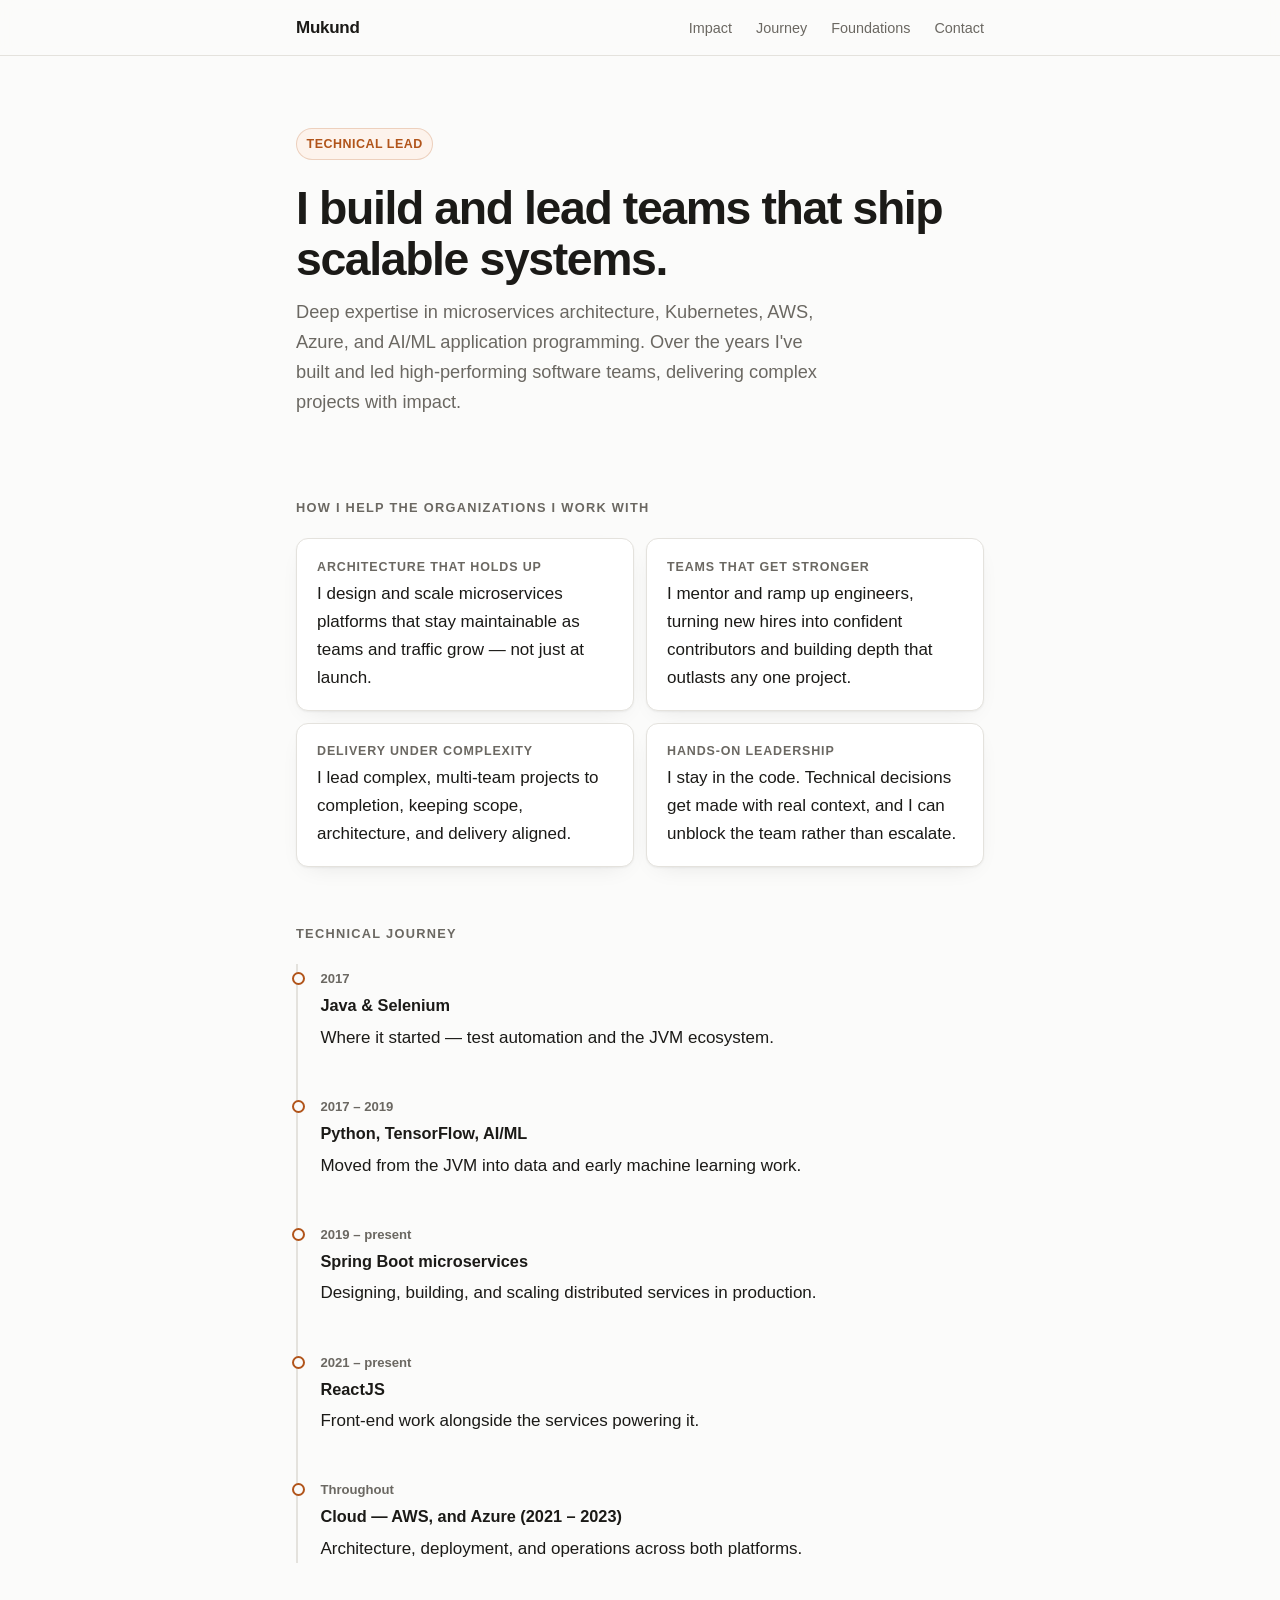
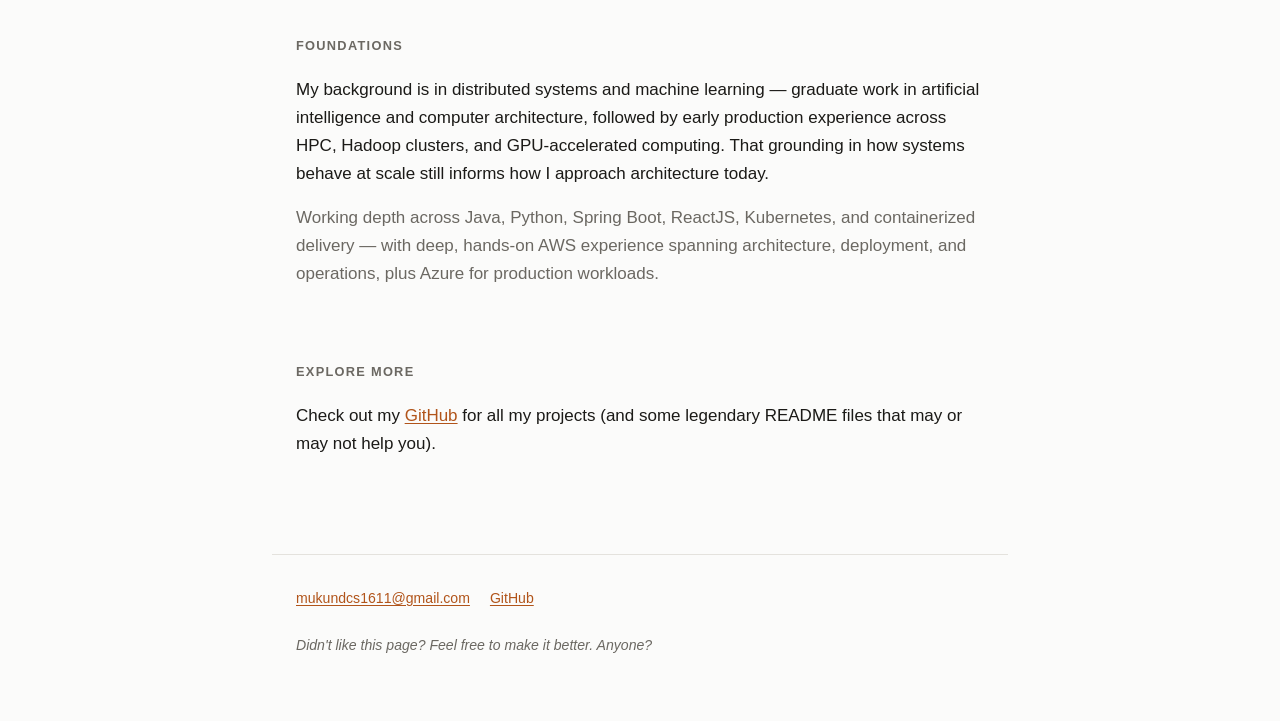
==== index.html @ 96678d51 "update readme and add index.html" ====
<!DOCTYPE html>
<html lang="en">
<head>
<meta charset="utf-8">
<meta name="viewport" content="width=device-width, initial-scale=1">
<title>Mukund — Technical Lead</title>
<meta name="description" content="Technical lead working in microservices architecture, Kubernetes, AWS, and AI/ML application programming.">
<style>
  :root {
    --bg: #fbfbfa;
    --surface: #ffffff;
    --border: #e4e2dd;
    --text: #1b1a17;
    --muted: #6b6862;
    --accent: #b1541a;
    --accent-soft: #fdf3ec;
    --shadow: 0 1px 2px rgba(27,26,23,.05), 0 8px 24px -12px rgba(27,26,23,.12);
    --maxw: 46rem;
  }
  @media (prefers-color-scheme: dark) {
    :root {
      --bg: #131311;
      --surface: #1b1b18;
      --border: #302f2a;
      --text: #eeece6;
      --muted: #a09c93;
      --accent: #e8894f;
      --accent-soft: #241a13;
      --shadow: 0 1px 2px rgba(0,0,0,.3), 0 8px 24px -12px rgba(0,0,0,.5);
    }
  }
  * { box-sizing: border-box; }
  html { -webkit-text-size-adjust: 100%; scroll-behavior: smooth; }
  body {
    margin: 0;
    background: var(--bg);
    color: var(--text);
    font: 400 17px/1.65 ui-sans-serif, -apple-system, "Segoe UI", Inter, Roboto, "Helvetica Neue", sans-serif;
    -webkit-font-smoothing: antialiased;
  }
  a { color: var(--accent); text-decoration-thickness: 1px; text-underline-offset: 2px; }
  a:hover { text-decoration-thickness: 2px; }

  /* ---------- nav ---------- */
  .nav {
    position: sticky; top: 0; z-index: 10;
    backdrop-filter: blur(10px);
    background: color-mix(in srgb, var(--bg) 85%, transparent);
    border-bottom: 1px solid var(--border);
  }
  .nav__inner {
    max-width: var(--maxw); margin: 0 auto; padding: .85rem 1.5rem;
    display: flex; align-items: baseline; gap: 1.5rem; flex-wrap: wrap;
  }
  .nav__name { font-weight: 650; letter-spacing: -.015em; margin-right: auto; }
  .nav a { color: var(--muted); text-decoration: none; font-size: .9rem; }
  .nav a:hover { color: var(--accent); }

  /* ---------- layout ---------- */
  main { max-width: var(--maxw); margin: 0 auto; padding: 0 1.5rem 5rem; }
  section { padding-top: 3.5rem; }
  h1 {
    font-size: clamp(2rem, 6vw, 2.9rem); line-height: 1.1;
    letter-spacing: -.03em; margin: 0 0 .75rem; font-weight: 680;
  }
  h2 {
    font-size: .8rem; text-transform: uppercase; letter-spacing: .1em;
    color: var(--muted); font-weight: 650; margin: 0 0 1.25rem;
  }
  h3 { font-size: 1.02rem; margin: 0 0 .3rem; font-weight: 620; }
  p { margin: 0 0 1rem; }
  .lede { font-size: 1.14rem; color: var(--muted); max-width: 34rem; }

  /* ---------- hero ---------- */
  .hero { padding: 4.5rem 0 .5rem; }
  .eyebrow {
    display: inline-block; font-size: .78rem; font-weight: 600;
    letter-spacing: .04em; text-transform: uppercase;
    color: var(--accent); background: var(--accent-soft);
    border: 1px solid color-mix(in srgb, var(--accent) 22%, transparent);
    padding: .3rem .6rem; border-radius: 100px; margin-bottom: 1.4rem;
  }

  /* ---------- cards & lists ---------- */
  .card {
    background: var(--surface); border: 1px solid var(--border);
    border-radius: 12px; padding: 1.1rem 1.25rem; box-shadow: var(--shadow);
  }
  .grid { display: grid; gap: .75rem; grid-template-columns: repeat(auto-fit, minmax(15rem, 1fr)); }
  .stack { display: grid; gap: .75rem; }
  .kv { display: grid; gap: .15rem; }
  .kv__k { font-size: .78rem; text-transform: uppercase; letter-spacing: .07em; color: var(--muted); font-weight: 600; }

  /* ---------- timeline ---------- */
  .tl { list-style: none; margin: 0; padding: 0 0 0 1.4rem; border-left: 2px solid var(--border); }
  .tl li { position: relative; padding-bottom: 1.5rem; }
  .tl li:last-child { padding-bottom: 0; }
  .tl li::before {
    content: ""; position: absolute; left: calc(-1.4rem - 6px); top: .5rem;
    width: 9px; height: 9px; border-radius: 50%;
    background: var(--bg); border: 2px solid var(--accent);
  }
  .tl time { font-size: .82rem; font-variant-numeric: tabular-nums; color: var(--muted); font-weight: 600; }

  .bullets { margin: 0; padding-left: 1.1rem; }
  .bullets li { margin-bottom: .45rem; }
  .bullets li::marker { color: var(--accent); }

  /* ---------- footer ---------- */
  footer {
    max-width: var(--maxw); margin: 0 auto; padding: 2rem 1.5rem 3rem;
    border-top: 1px solid var(--border); color: var(--muted); font-size: .88rem;
  }
  .contact { display: flex; gap: 1.25rem; flex-wrap: wrap; margin-bottom: 1.5rem; }
  .note { font-style: italic; }
  @media (prefers-reduced-motion: reduce) { html { scroll-behavior: auto; } }
</style>
</head>
<body>

<nav class="nav">
  <div class="nav__inner">
    <span class="nav__name">Mukund</span>
    <a href="#impact">Impact</a>
    <a href="#journey">Journey</a>
    <a href="#foundations">Foundations</a>
    <a href="#contact">Contact</a>
  </div>
</nav>

<main>
  <header class="hero">
    <span class="eyebrow">Technical Lead</span>
    <h1>I build and lead teams that ship scalable systems.</h1>
    <p class="lede">
      Deep expertise in microservices architecture, Kubernetes, AWS, Azure, and AI/ML
      application programming. Over the years I've built and led high-performing software
      teams, delivering complex projects with impact.
    </p>
  </header>

  <section id="impact">
    <h2>How I help the organizations I work with</h2>
    <div class="grid">
      <div class="card kv">
        <span class="kv__k">Architecture that holds up</span>
        <span>I design and scale microservices platforms that stay maintainable as teams and traffic grow — not just at launch.</span>
      </div>
      <div class="card kv">
        <span class="kv__k">Teams that get stronger</span>
        <span>I mentor and ramp up engineers, turning new hires into confident contributors and building depth that outlasts any one project.</span>
      </div>
      <div class="card kv">
        <span class="kv__k">Delivery under complexity</span>
        <span>I lead complex, multi-team projects to completion, keeping scope, architecture, and delivery aligned.</span>
      </div>
      <div class="card kv">
        <span class="kv__k">Hands-on leadership</span>
        <span>I stay in the code. Technical decisions get made with real context, and I can unblock the team rather than escalate.</span>
      </div>
    </div>

    <!-- TODO (Mukund): this section is the centerpiece of the page, but every claim here is
         still qualitative because I don't have your numbers. Add specifics where you can —
         team size mentored, services owned, traffic or latency figures, migration scope,
         delivery timelines. One concrete number outperforms four well-written sentences. -->
  </section>

  <section id="journey">
    <h2>Technical journey</h2>
    <ul class="tl">
      <li>
        <time>2017</time>
        <h3>Java &amp; Selenium</h3>
        <p>Where it started — test automation and the JVM ecosystem.</p>
      </li>
      <li>
        <time>2017 – 2019</time>
        <h3>Python, TensorFlow, AI/ML</h3>
        <p>Moved from the JVM into data and early machine learning work.</p>
      </li>
      <li>
        <time>2019 – present</time>
        <h3>Spring Boot microservices</h3>
        <p>Designing, building, and scaling distributed services in production.</p>
      </li>
      <li>
        <time>2021 – present</time>
        <h3>ReactJS</h3>
        <p>Front-end work alongside the services powering it.</p>
      </li>
      <li>
        <time>Throughout</time>
        <h3>Cloud — AWS, and Azure (2021 – 2023)</h3>
        <p>Architecture, deployment, and operations across both platforms.</p>
      </li>
    </ul>
  </section>

  <section id="foundations">
    <h2>Foundations</h2>
    <p>
      My background is in distributed systems and machine learning — graduate work in
      artificial intelligence and computer architecture, followed by early production
      experience across HPC, Hadoop clusters, and GPU-accelerated computing. That grounding
      in how systems behave at scale still informs how I approach architecture today.
    </p>
    <p style="color:var(--muted)">
      Working depth across Java, Python, Spring Boot, ReactJS, Kubernetes, and containerized
      delivery — with deep, hands-on AWS experience spanning architecture, deployment, and
      operations, plus Azure for production workloads.
    </p>
  </section>

  <section id="contact">
    <h2>Explore more</h2>
    <p>
      Check out my <a href="https://www.github.com/mukundcs1611">GitHub</a> for all my projects
      (and some legendary README files that may or may not help you).
    </p>
  </section>
</main>

<footer>
  <div class="contact">
    <a href="mailto:mukundcs1611@gmail.com">mukundcs1611@gmail.com</a>
    <a href="https://www.github.com/mukundcs1611">GitHub</a>
  </div>
  <p class="note">Didn't like this page? Feel free to make it better. Anyone?</p>
</footer>

</body>
</html>
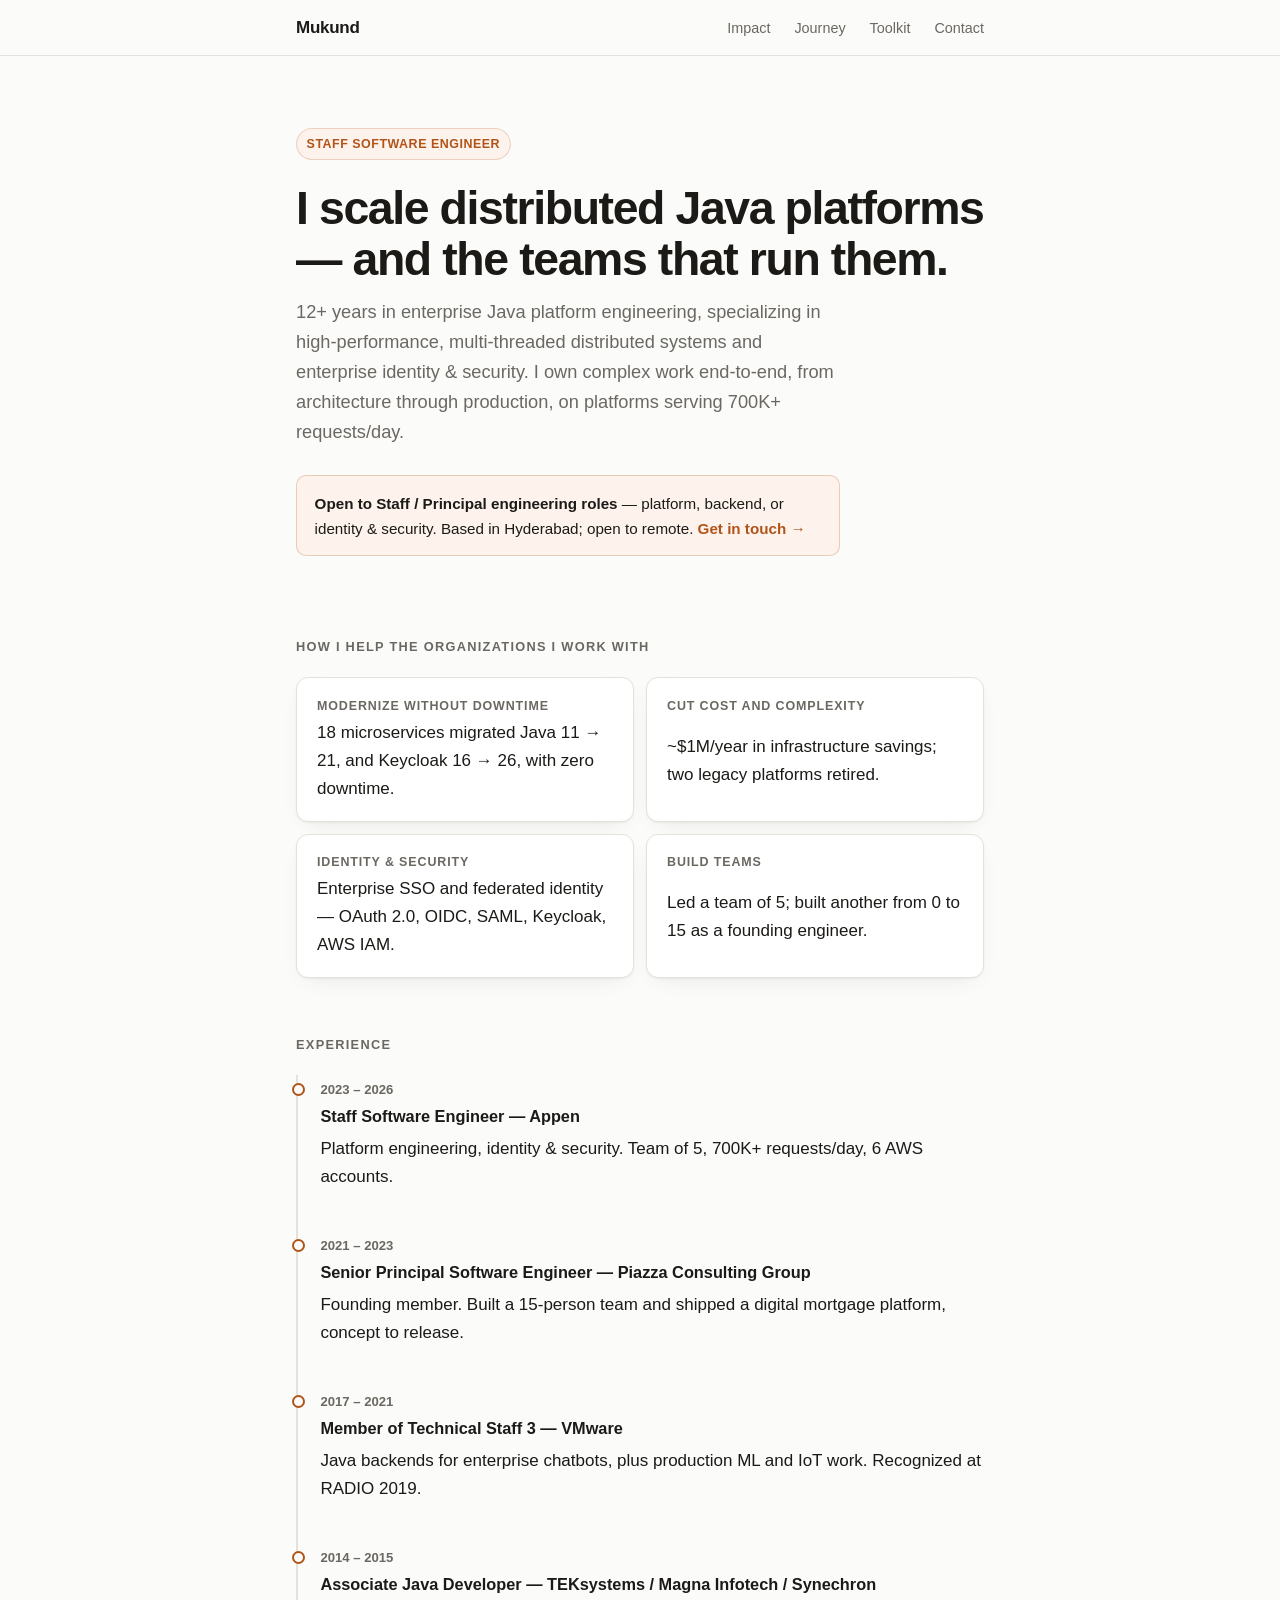
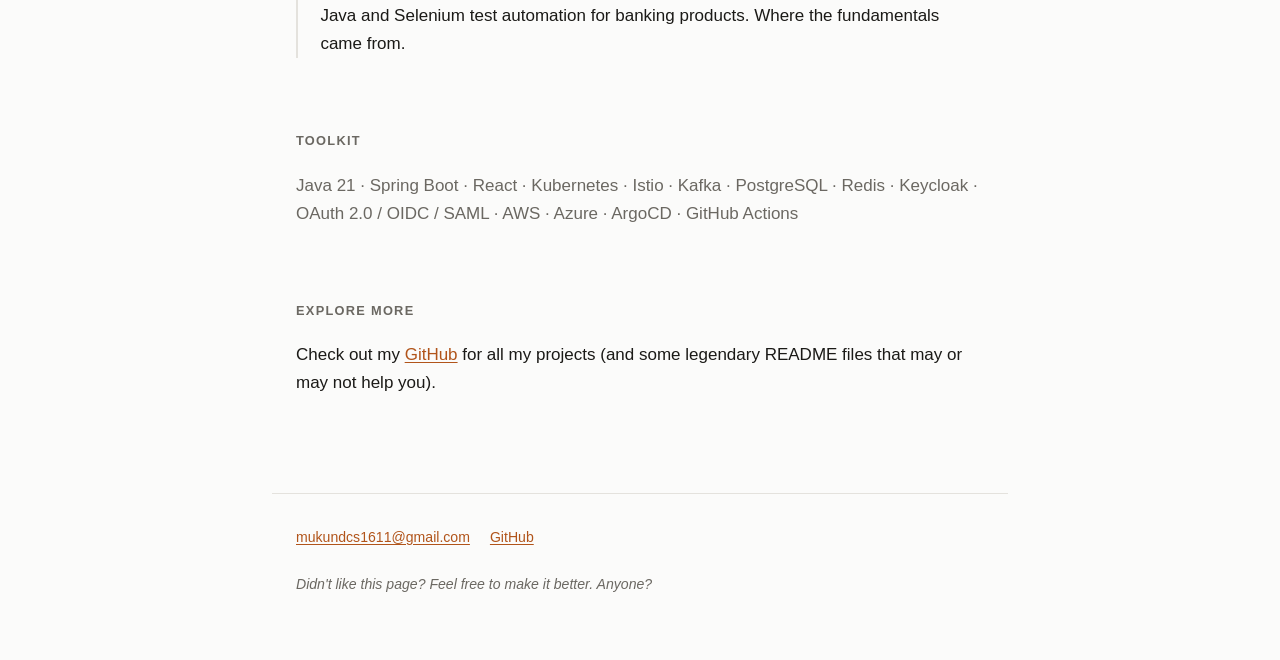
==== commit a7d19db4: "Rebuild site as standalone page" ====
--- a/index.html
+++ b/index.html
@@ -3,8 +3,8 @@
 <head>
 <meta charset="utf-8">
 <meta name="viewport" content="width=device-width, initial-scale=1">
-<title>Mukund — Technical Lead</title>
-<meta name="description" content="Technical lead working in microservices architecture, Kubernetes, AWS, and AI/ML application programming.">
+<title>Srinivas Mukund Chavali — Software Engineer</title>
+<meta name="description" content="Software engineer with 12+ years in enterprise Java platform engineering — distributed systems, Kubernetes, AWS, and enterprise identity &amp; security.">
 <style>
   :root {
     --bg: #fbfbfa;
@@ -82,6 +82,14 @@
   }
 
   /* ---------- cards & lists ---------- */
+  .avail {
+    margin-top: 1.75rem; padding: .9rem 1.1rem; font-size: .95rem;
+    background: var(--accent-soft);
+    border: 1px solid color-mix(in srgb, var(--accent) 25%, transparent);
+    border-radius: 10px; max-width: 34rem;
+  }
+  .avail a { white-space: nowrap; font-weight: 600; text-decoration: none; }
+  .avail a:hover { text-decoration: underline; }
   .card {
     background: var(--surface); border: 1px solid var(--border);
     border-radius: 12px; padding: 1.1rem 1.25rem; box-shadow: var(--shadow);
@@ -123,19 +131,25 @@
     <span class="nav__name">Mukund</span>
     <a href="#impact">Impact</a>
     <a href="#journey">Journey</a>
-    <a href="#foundations">Foundations</a>
+    <a href="#foundations">Toolkit</a>
     <a href="#contact">Contact</a>
   </div>
 </nav>
 
 <main>
   <header class="hero">
-    <span class="eyebrow">Technical Lead</span>
-    <h1>I build and lead teams that ship scalable systems.</h1>
+    <span class="eyebrow">Staff Software Engineer</span>
+    <h1>I scale distributed Java platforms — and the teams that run them.</h1>
     <p class="lede">
-      Deep expertise in microservices architecture, Kubernetes, AWS, Azure, and AI/ML
-      application programming. Over the years I've built and led high-performing software
-      teams, delivering complex projects with impact.
+      12+ years in enterprise Java platform engineering, specializing in high-performance,
+      multi-threaded distributed systems and enterprise identity &amp; security. I own complex
+      work end-to-end, from architecture through production, on platforms serving
+      700K+ requests/day.
+    </p>
+    <p class="avail">
+      <strong>Open to Staff / Principal engineering roles</strong> — platform, backend, or
+      identity &amp; security. Based in Hyderabad; open to remote.
+      <a href="mailto:mukundcs1611@gmail.com">Get in touch →</a>
     </p>
   </header>
 
@@ -143,72 +157,55 @@
     <h2>How I help the organizations I work with</h2>
     <div class="grid">
       <div class="card kv">
-        <span class="kv__k">Architecture that holds up</span>
-        <span>I design and scale microservices platforms that stay maintainable as teams and traffic grow — not just at launch.</span>
-      </div>
-      <div class="card kv">
-        <span class="kv__k">Teams that get stronger</span>
-        <span>I mentor and ramp up engineers, turning new hires into confident contributors and building depth that outlasts any one project.</span>
-      </div>
-      <div class="card kv">
-        <span class="kv__k">Delivery under complexity</span>
-        <span>I lead complex, multi-team projects to completion, keeping scope, architecture, and delivery aligned.</span>
-      </div>
-      <div class="card kv">
-        <span class="kv__k">Hands-on leadership</span>
-        <span>I stay in the code. Technical decisions get made with real context, and I can unblock the team rather than escalate.</span>
+        <span class="kv__k">Modernize without downtime</span>
+        <span>18 microservices migrated Java 11 → 21, and Keycloak 16 → 26, with zero downtime.</span>
+      </div>
+      <div class="card kv">
+        <span class="kv__k">Cut cost and complexity</span>
+        <span>~$1M/year in infrastructure savings; two legacy platforms retired.</span>
+      </div>
+      <div class="card kv">
+        <span class="kv__k">Identity &amp; security</span>
+        <span>Enterprise SSO and federated identity — OAuth 2.0, OIDC, SAML, Keycloak, AWS IAM.</span>
+      </div>
+      <div class="card kv">
+        <span class="kv__k">Build teams</span>
+        <span>Led a team of 5; built another from 0 to 15 as a founding engineer.</span>
       </div>
     </div>
-
-    <!-- TODO (Mukund): this section is the centerpiece of the page, but every claim here is
-         still qualitative because I don't have your numbers. Add specifics where you can —
-         team size mentored, services owned, traffic or latency figures, migration scope,
-         delivery timelines. One concrete number outperforms four well-written sentences. -->
   </section>
 
   <section id="journey">
-    <h2>Technical journey</h2>
+    <h2>Experience</h2>
     <ul class="tl">
       <li>
-        <time>2017</time>
-        <h3>Java &amp; Selenium</h3>
-        <p>Where it started — test automation and the JVM ecosystem.</p>
-      </li>
-      <li>
-        <time>2017 – 2019</time>
-        <h3>Python, TensorFlow, AI/ML</h3>
-        <p>Moved from the JVM into data and early machine learning work.</p>
-      </li>
-      <li>
-        <time>2019 – present</time>
-        <h3>Spring Boot microservices</h3>
-        <p>Designing, building, and scaling distributed services in production.</p>
-      </li>
-      <li>
-        <time>2021 – present</time>
-        <h3>ReactJS</h3>
-        <p>Front-end work alongside the services powering it.</p>
-      </li>
-      <li>
-        <time>Throughout</time>
-        <h3>Cloud — AWS, and Azure (2021 – 2023)</h3>
-        <p>Architecture, deployment, and operations across both platforms.</p>
+        <time>2023 – 2026</time>
+        <h3>Staff Software Engineer — Appen</h3>
+        <p>Platform engineering, identity &amp; security. Team of 5, 700K+ requests/day, 6 AWS accounts.</p>
+      </li>
+      <li>
+        <time>2021 – 2023</time>
+        <h3>Senior Principal Software Engineer — Piazza Consulting Group</h3>
+        <p>Founding member. Built a 15-person team and shipped a digital mortgage platform, concept to release.</p>
+      </li>
+      <li>
+        <time>2017 – 2021</time>
+        <h3>Member of Technical Staff 3 — VMware</h3>
+        <p>Java backends for enterprise chatbots, plus production ML and IoT work. Recognized at RADIO 2019.</p>
+      </li>
+      <li>
+        <time>2014 – 2015</time>
+        <h3>Associate Java Developer — TEKsystems / Magna Infotech / Synechron</h3>
+        <p>Java and Selenium test automation for banking products. Where the fundamentals came from.</p>
       </li>
     </ul>
   </section>
 
   <section id="foundations">
-    <h2>Foundations</h2>
-    <p>
-      My background is in distributed systems and machine learning — graduate work in
-      artificial intelligence and computer architecture, followed by early production
-      experience across HPC, Hadoop clusters, and GPU-accelerated computing. That grounding
-      in how systems behave at scale still informs how I approach architecture today.
-    </p>
+    <h2>Toolkit</h2>
     <p style="color:var(--muted)">
-      Working depth across Java, Python, Spring Boot, ReactJS, Kubernetes, and containerized
-      delivery — with deep, hands-on AWS experience spanning architecture, deployment, and
-      operations, plus Azure for production workloads.
+      Java 21 · Spring Boot · React · Kubernetes · Istio · Kafka · PostgreSQL · Redis ·
+      Keycloak · OAuth 2.0 / OIDC / SAML · AWS · Azure · ArgoCD · GitHub Actions
     </p>
   </section>
 
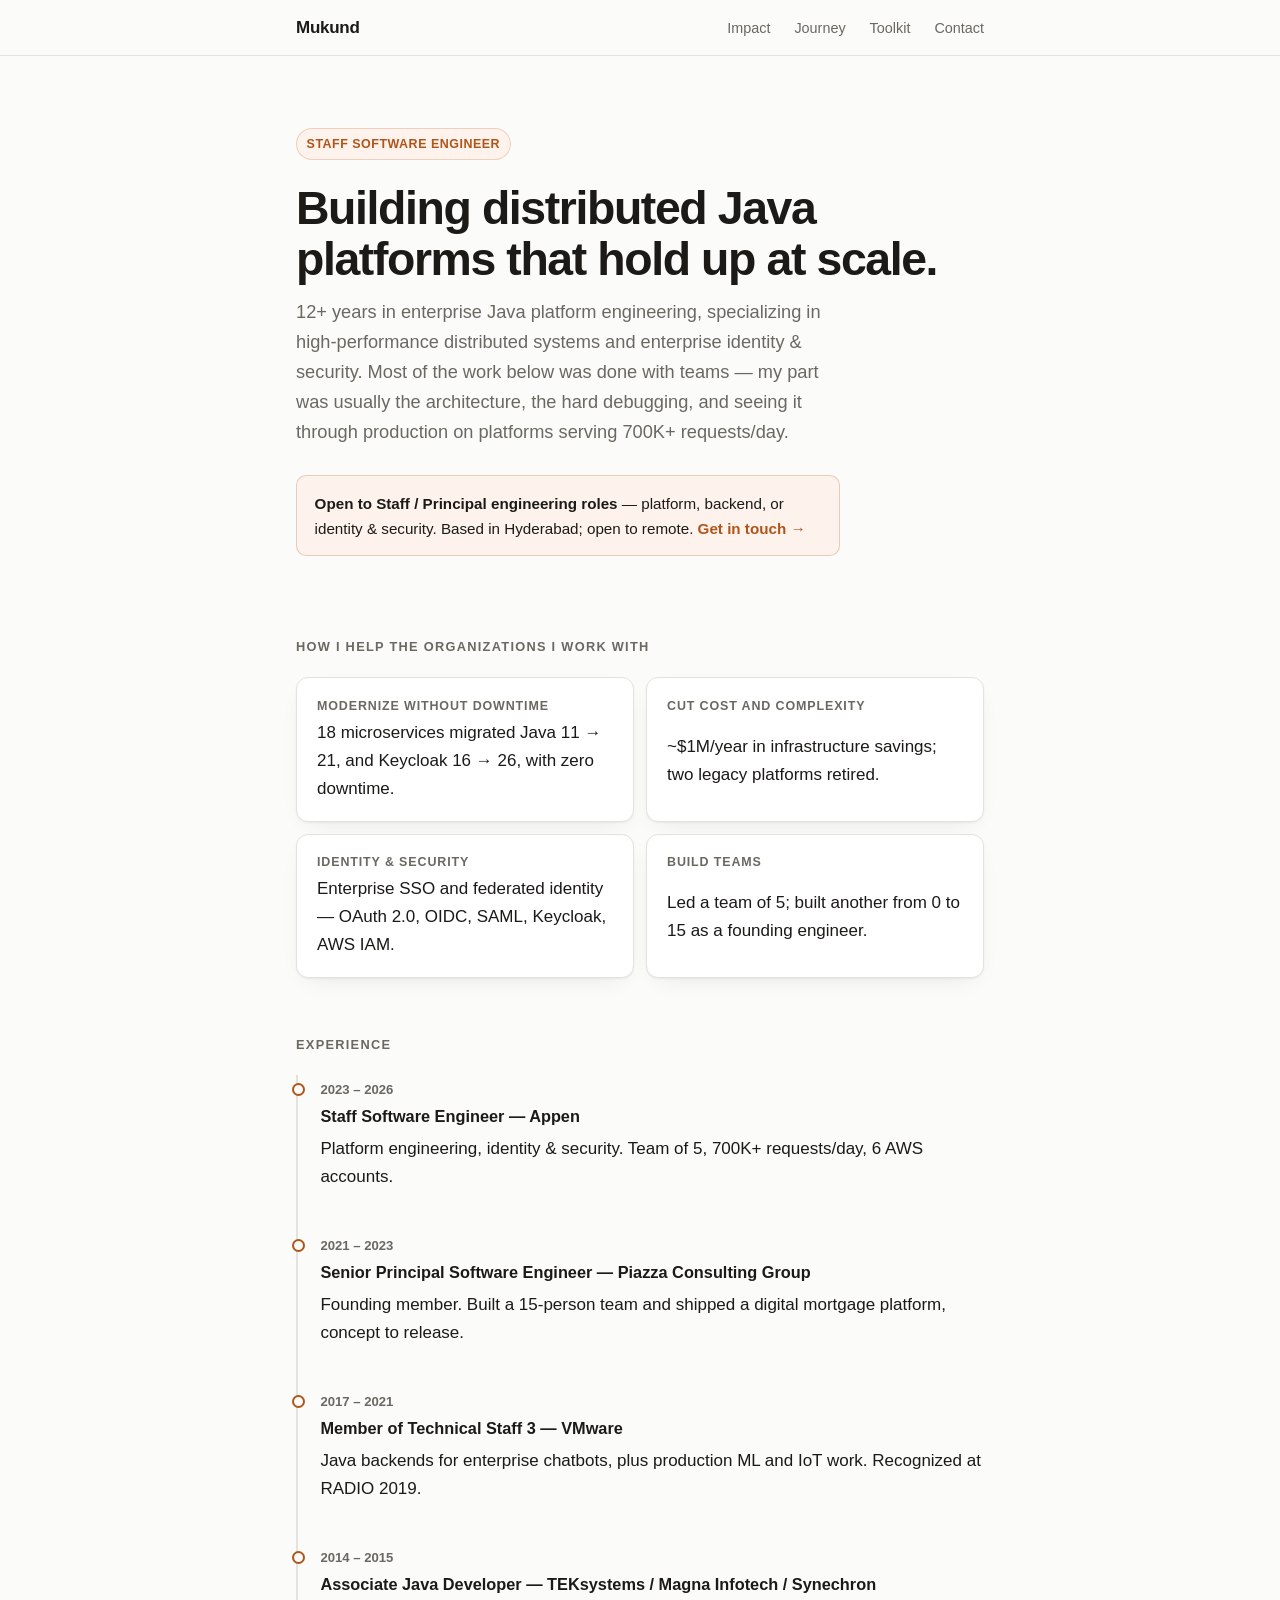
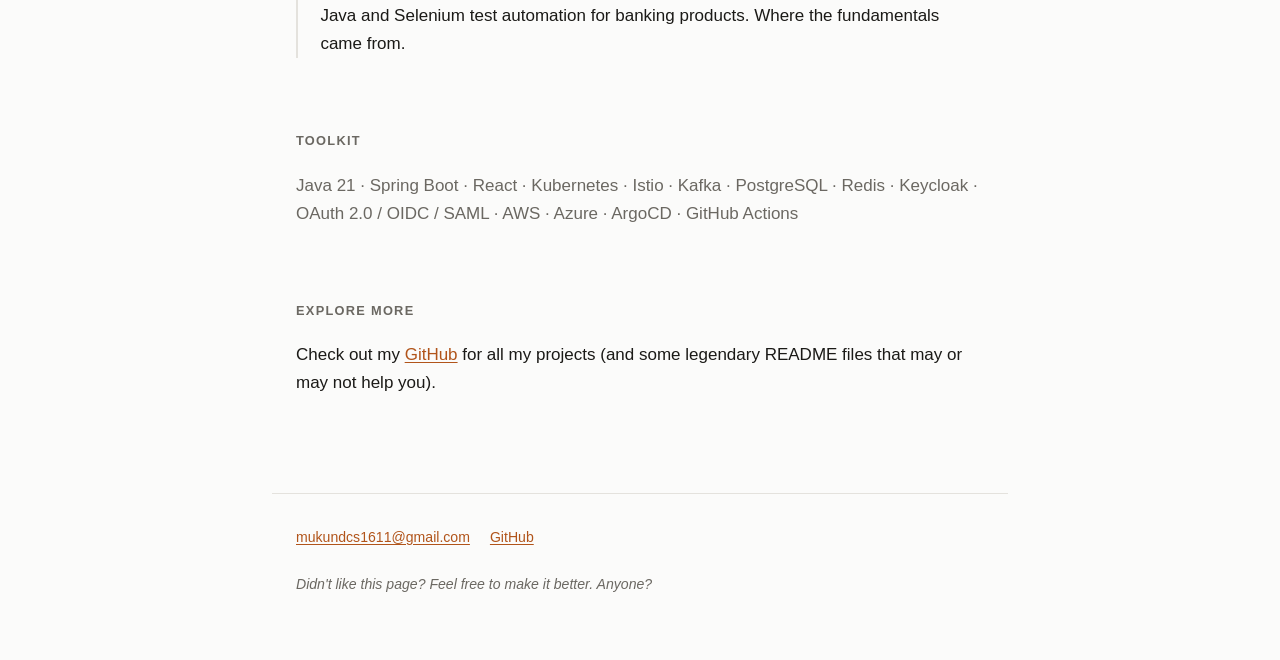
==== commit 01c68d1a: "Rebuild portfolio as standalone site" ====
--- a/index.html
+++ b/index.html
@@ -3,8 +3,8 @@
 <head>
 <meta charset="utf-8">
 <meta name="viewport" content="width=device-width, initial-scale=1">
-<title>Srinivas Mukund Chavali — Software Engineer</title>
-<meta name="description" content="Software engineer with 12+ years in enterprise Java platform engineering — distributed systems, Kubernetes, AWS, and enterprise identity &amp; security.">
+<title>Srinivas Mukund Chavali — Staff Software Engineer</title>
+<meta name="description" content="Staff software engineer with 12+ years in enterprise Java platform engineering — distributed systems, Kubernetes, AWS, and enterprise identity &amp; security.">
 <style>
   :root {
     --bg: #fbfbfa;
@@ -139,12 +139,12 @@
 <main>
   <header class="hero">
     <span class="eyebrow">Staff Software Engineer</span>
-    <h1>I scale distributed Java platforms — and the teams that run them.</h1>
+    <h1>Building distributed Java platforms that hold up at scale.</h1>
     <p class="lede">
-      12+ years in enterprise Java platform engineering, specializing in high-performance,
-      multi-threaded distributed systems and enterprise identity &amp; security. I own complex
-      work end-to-end, from architecture through production, on platforms serving
-      700K+ requests/day.
+      12+ years in enterprise Java platform engineering, specializing in high-performance
+      distributed systems and enterprise identity &amp; security. Most of the work below was
+      done with teams — my part was usually the architecture, the hard debugging, and
+      seeing it through production on platforms serving 700K+ requests/day.
     </p>
     <p class="avail">
       <strong>Open to Staff / Principal engineering roles</strong> — platform, backend, or
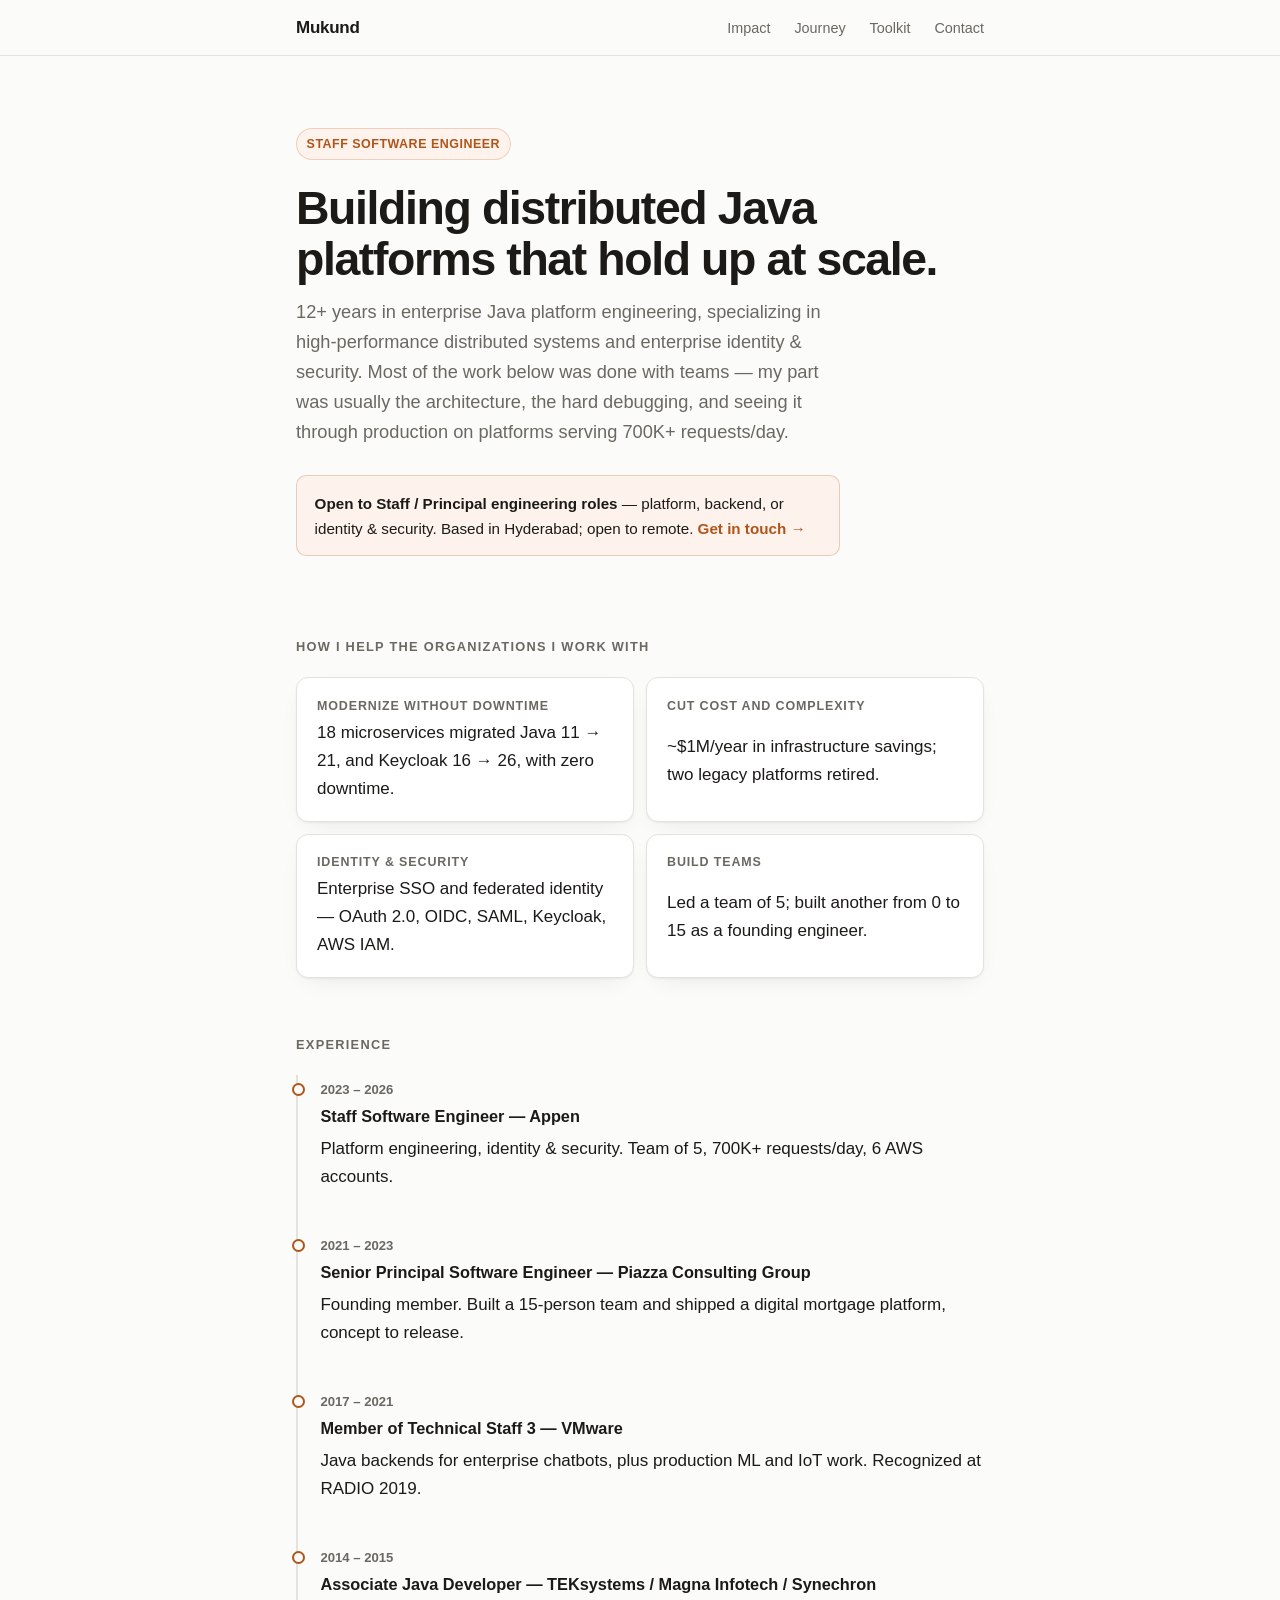
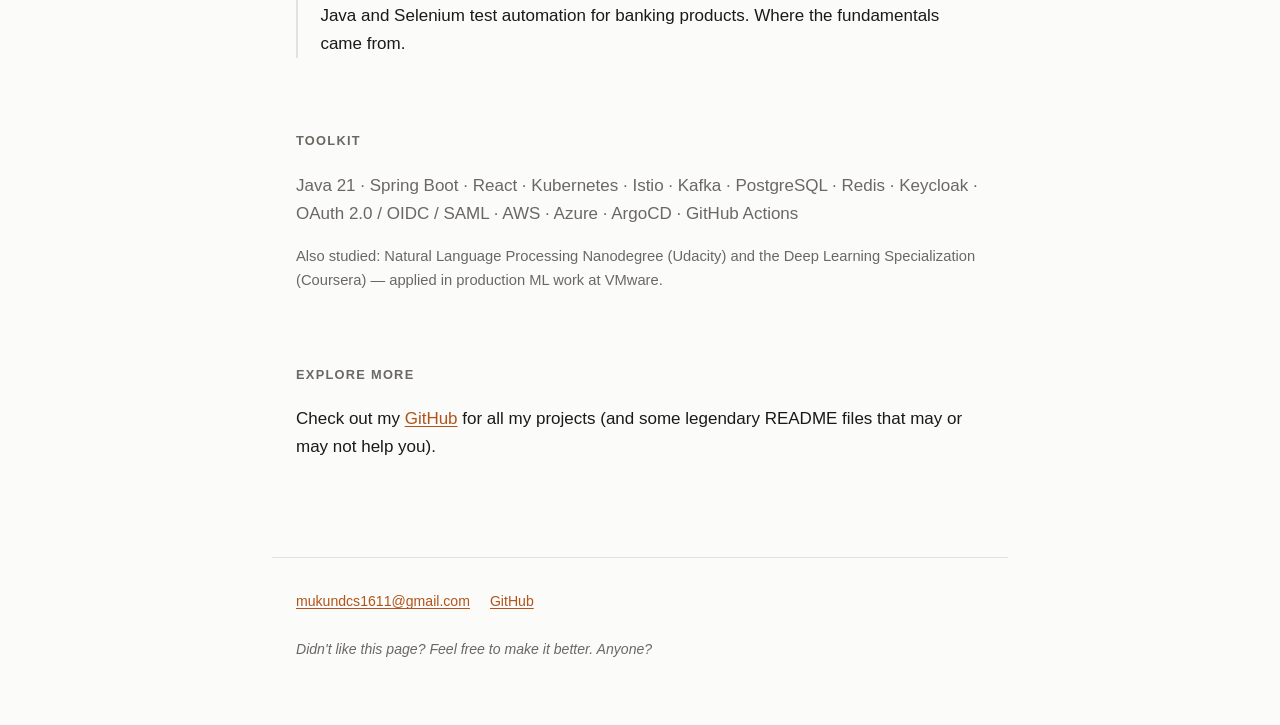
==== commit d6b5b13f: "Rebuild portfolio as standalone site" ====
--- a/index.html
+++ b/index.html
@@ -207,6 +207,10 @@
       Java 21 · Spring Boot · React · Kubernetes · Istio · Kafka · PostgreSQL · Redis ·
       Keycloak · OAuth 2.0 / OIDC / SAML · AWS · Azure · ArgoCD · GitHub Actions
     </p>
+    <p style="color:var(--muted); font-size:.92rem">
+      Also studied: Natural Language Processing Nanodegree (Udacity) and the Deep Learning
+      Specialization (Coursera) — applied in production ML work at VMware.
+    </p>
   </section>
 
   <section id="contact">
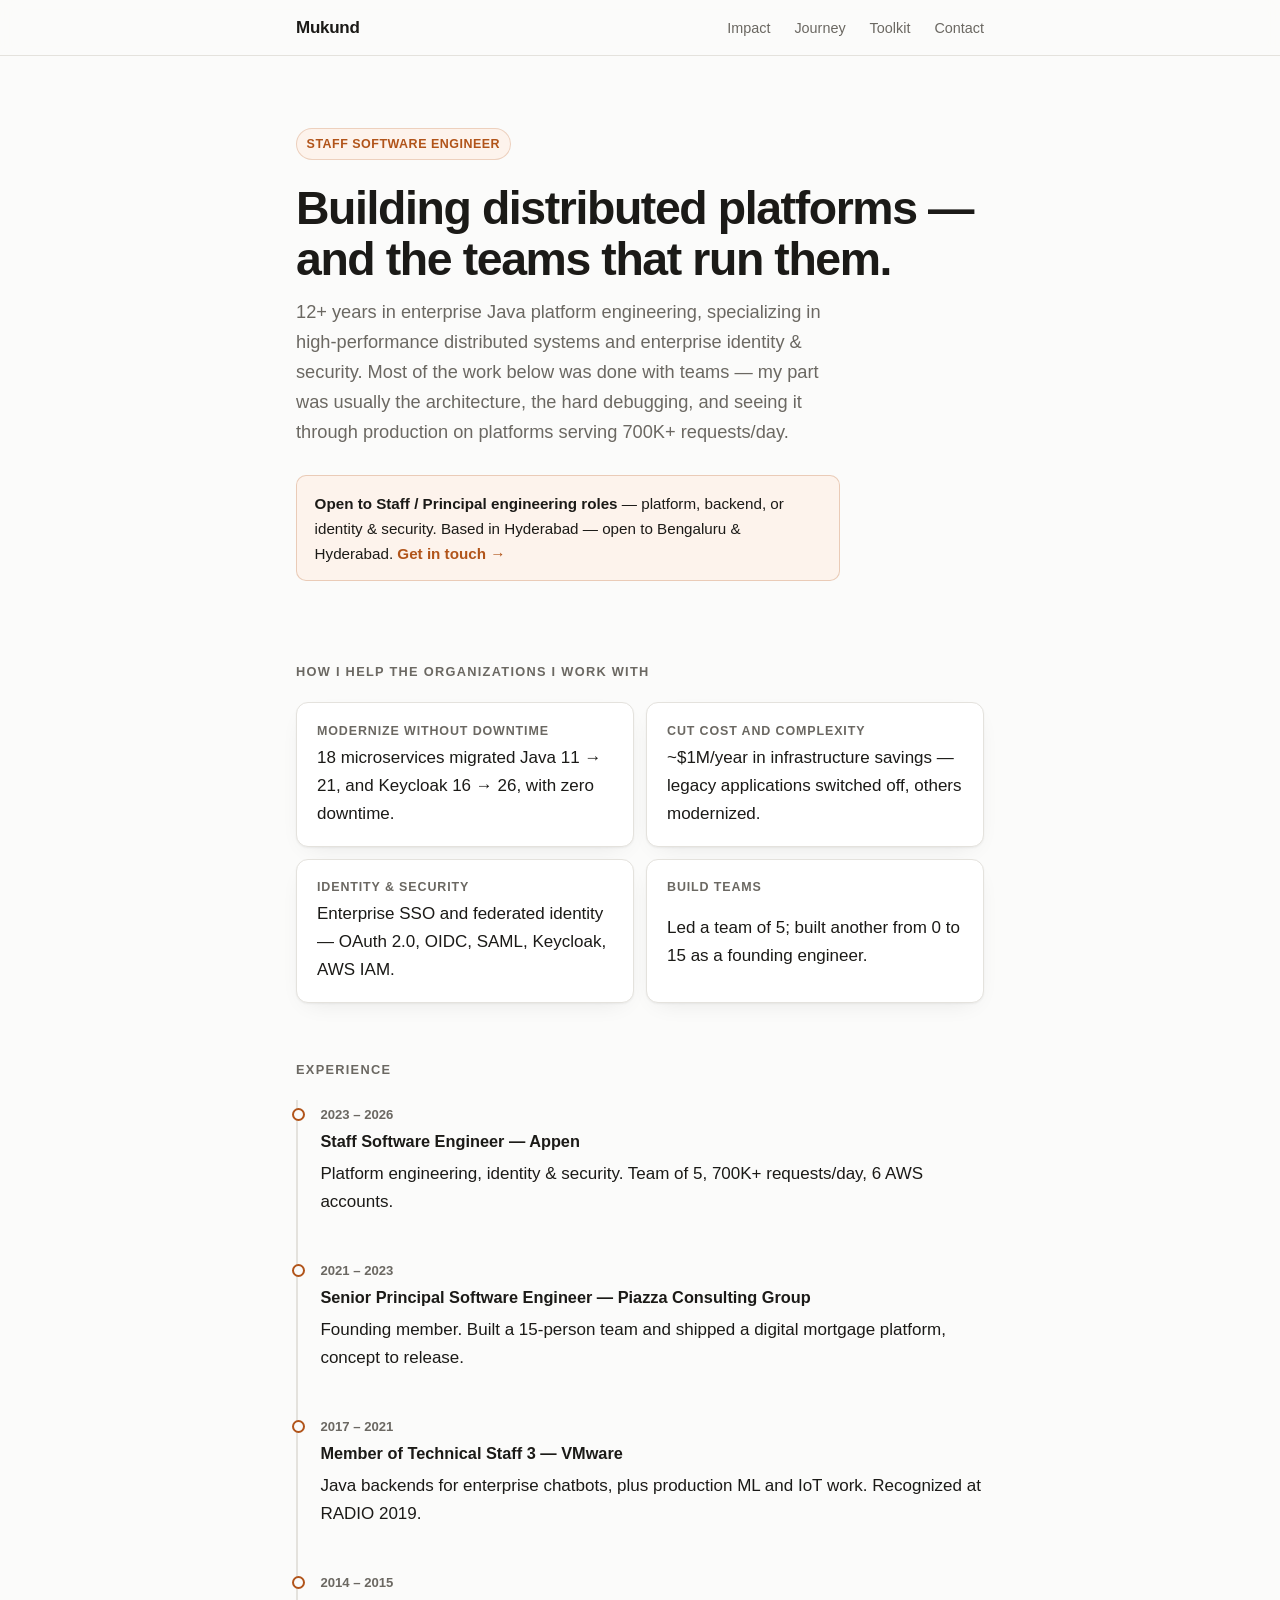
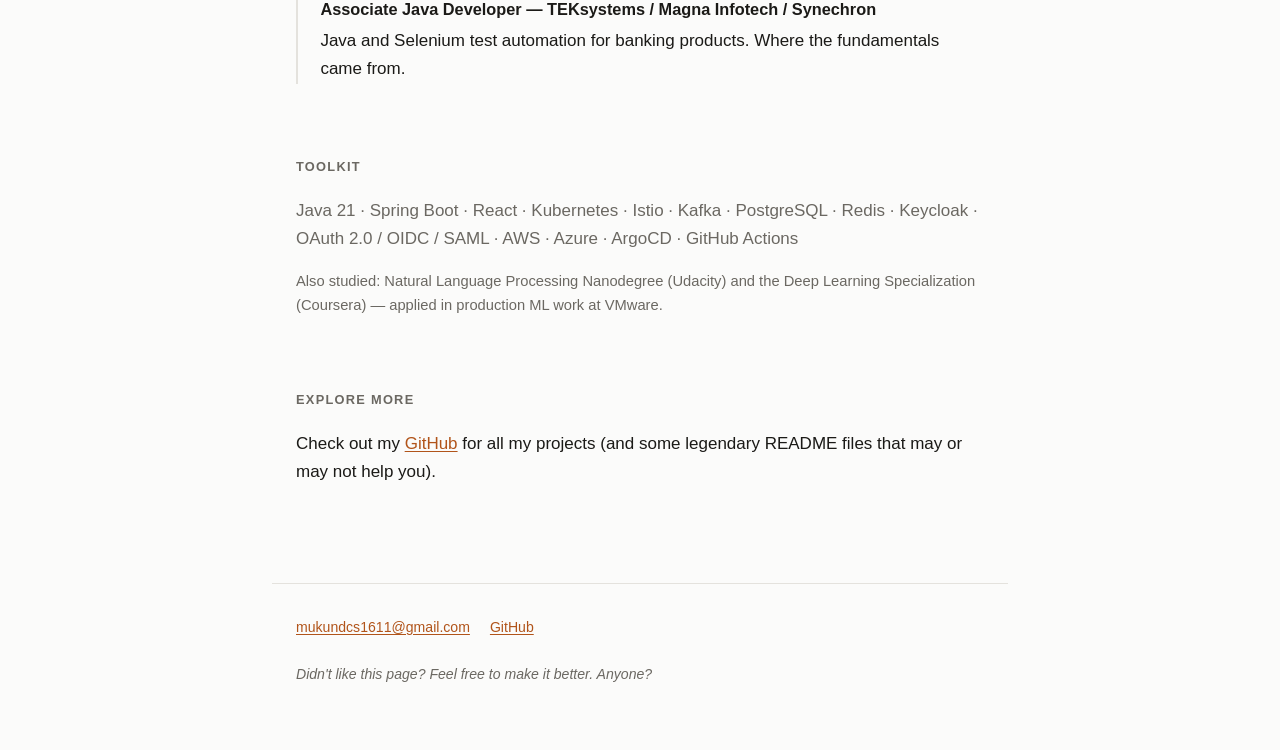
==== commit 9ceb2077: "update index.html" ====
--- a/index.html
+++ b/index.html
@@ -139,7 +139,7 @@
 <main>
   <header class="hero">
     <span class="eyebrow">Staff Software Engineer</span>
-    <h1>Building distributed Java platforms that hold up at scale.</h1>
+    <h1>Building distributed platforms — and the teams that run them.</h1>
     <p class="lede">
       12+ years in enterprise Java platform engineering, specializing in high-performance
       distributed systems and enterprise identity &amp; security. Most of the work below was
@@ -148,7 +148,7 @@
     </p>
     <p class="avail">
       <strong>Open to Staff / Principal engineering roles</strong> — platform, backend, or
-      identity &amp; security. Based in Hyderabad; open to remote.
+      identity &amp; security. Based in Hyderabad — open to Bengaluru &amp; Hyderabad.
       <a href="mailto:mukundcs1611@gmail.com">Get in touch →</a>
     </p>
   </header>
@@ -162,7 +162,7 @@
       </div>
       <div class="card kv">
         <span class="kv__k">Cut cost and complexity</span>
-        <span>~$1M/year in infrastructure savings; two legacy platforms retired.</span>
+        <span>~$1M/year in infrastructure savings — legacy applications switched off, others modernized.</span>
       </div>
       <div class="card kv">
         <span class="kv__k">Identity &amp; security</span>
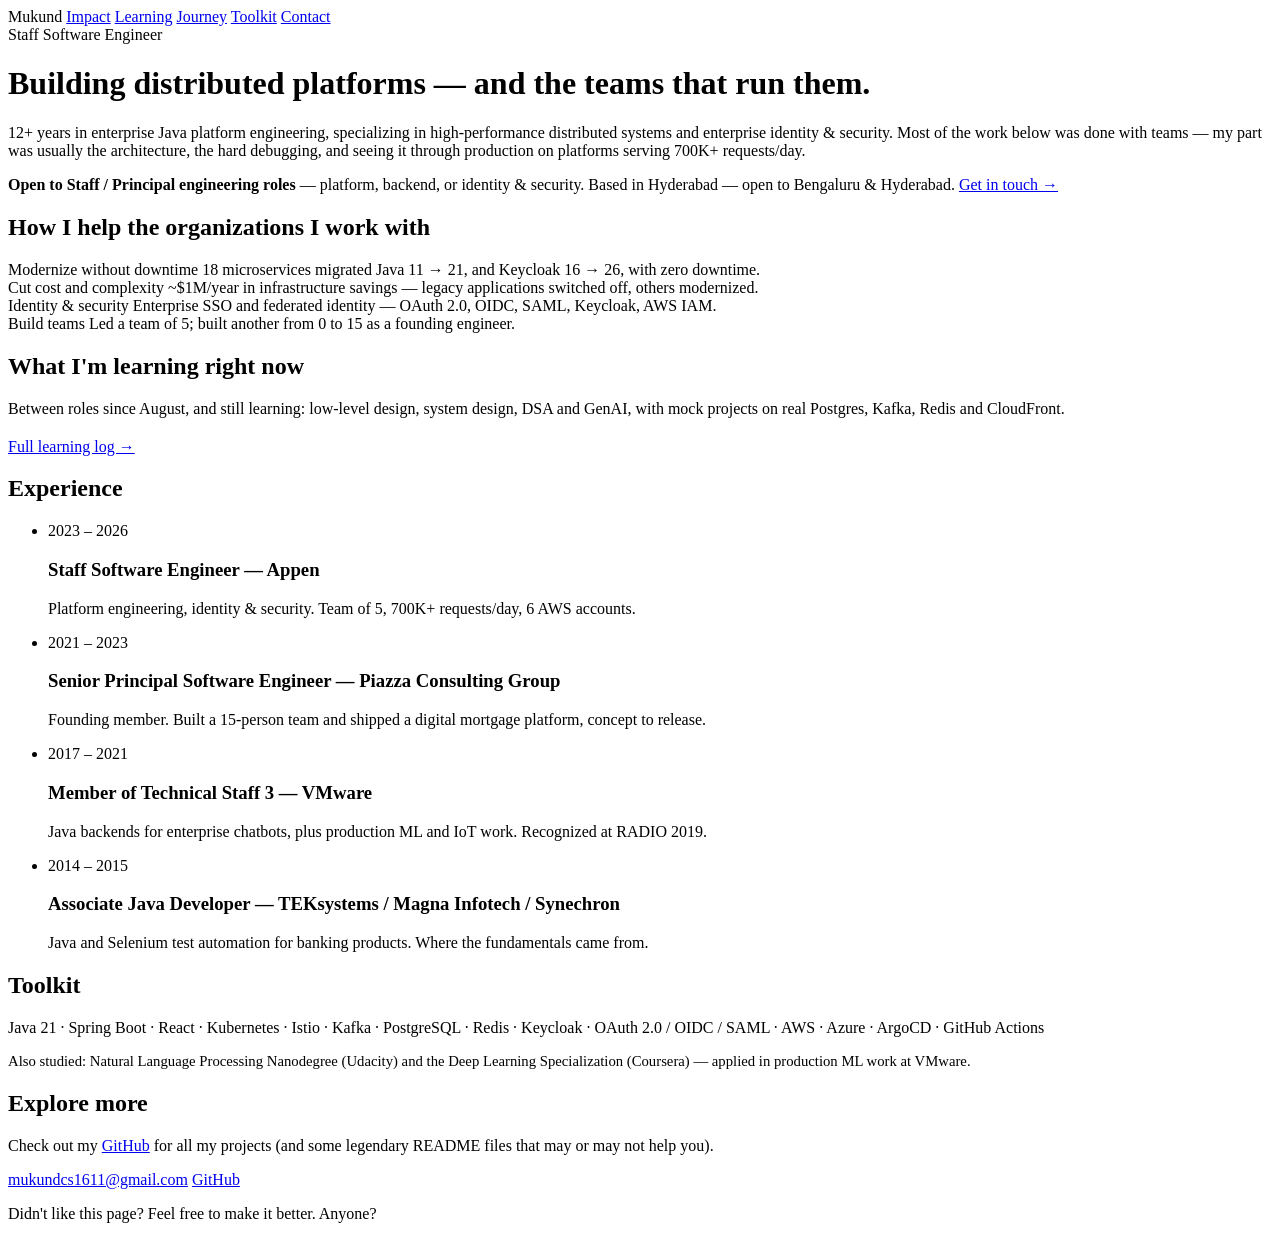
==== commit a0445fe8: "Add Cloudflare Web Analytics" ====
--- a/index.html
+++ b/index.html
@@ -5,124 +5,7 @@
 <meta name="viewport" content="width=device-width, initial-scale=1">
 <title>Srinivas Mukund Chavali — Staff Software Engineer</title>
 <meta name="description" content="Staff software engineer with 12+ years in enterprise Java platform engineering — distributed systems, Kubernetes, AWS, and enterprise identity &amp; security.">
-<style>
-  :root {
-    --bg: #fbfbfa;
-    --surface: #ffffff;
-    --border: #e4e2dd;
-    --text: #1b1a17;
-    --muted: #6b6862;
-    --accent: #b1541a;
-    --accent-soft: #fdf3ec;
-    --shadow: 0 1px 2px rgba(27,26,23,.05), 0 8px 24px -12px rgba(27,26,23,.12);
-    --maxw: 46rem;
-  }
-  @media (prefers-color-scheme: dark) {
-    :root {
-      --bg: #131311;
-      --surface: #1b1b18;
-      --border: #302f2a;
-      --text: #eeece6;
-      --muted: #a09c93;
-      --accent: #e8894f;
-      --accent-soft: #241a13;
-      --shadow: 0 1px 2px rgba(0,0,0,.3), 0 8px 24px -12px rgba(0,0,0,.5);
-    }
-  }
-  * { box-sizing: border-box; }
-  html { -webkit-text-size-adjust: 100%; scroll-behavior: smooth; }
-  body {
-    margin: 0;
-    background: var(--bg);
-    color: var(--text);
-    font: 400 17px/1.65 ui-sans-serif, -apple-system, "Segoe UI", Inter, Roboto, "Helvetica Neue", sans-serif;
-    -webkit-font-smoothing: antialiased;
-  }
-  a { color: var(--accent); text-decoration-thickness: 1px; text-underline-offset: 2px; }
-  a:hover { text-decoration-thickness: 2px; }
-
-  /* ---------- nav ---------- */
-  .nav {
-    position: sticky; top: 0; z-index: 10;
-    backdrop-filter: blur(10px);
-    background: color-mix(in srgb, var(--bg) 85%, transparent);
-    border-bottom: 1px solid var(--border);
-  }
-  .nav__inner {
-    max-width: var(--maxw); margin: 0 auto; padding: .85rem 1.5rem;
-    display: flex; align-items: baseline; gap: 1.5rem; flex-wrap: wrap;
-  }
-  .nav__name { font-weight: 650; letter-spacing: -.015em; margin-right: auto; }
-  .nav a { color: var(--muted); text-decoration: none; font-size: .9rem; }
-  .nav a:hover { color: var(--accent); }
-
-  /* ---------- layout ---------- */
-  main { max-width: var(--maxw); margin: 0 auto; padding: 0 1.5rem 5rem; }
-  section { padding-top: 3.5rem; }
-  h1 {
-    font-size: clamp(2rem, 6vw, 2.9rem); line-height: 1.1;
-    letter-spacing: -.03em; margin: 0 0 .75rem; font-weight: 680;
-  }
-  h2 {
-    font-size: .8rem; text-transform: uppercase; letter-spacing: .1em;
-    color: var(--muted); font-weight: 650; margin: 0 0 1.25rem;
-  }
-  h3 { font-size: 1.02rem; margin: 0 0 .3rem; font-weight: 620; }
-  p { margin: 0 0 1rem; }
-  .lede { font-size: 1.14rem; color: var(--muted); max-width: 34rem; }
-
-  /* ---------- hero ---------- */
-  .hero { padding: 4.5rem 0 .5rem; }
-  .eyebrow {
-    display: inline-block; font-size: .78rem; font-weight: 600;
-    letter-spacing: .04em; text-transform: uppercase;
-    color: var(--accent); background: var(--accent-soft);
-    border: 1px solid color-mix(in srgb, var(--accent) 22%, transparent);
-    padding: .3rem .6rem; border-radius: 100px; margin-bottom: 1.4rem;
-  }
-
-  /* ---------- cards & lists ---------- */
-  .avail {
-    margin-top: 1.75rem; padding: .9rem 1.1rem; font-size: .95rem;
-    background: var(--accent-soft);
-    border: 1px solid color-mix(in srgb, var(--accent) 25%, transparent);
-    border-radius: 10px; max-width: 34rem;
-  }
-  .avail a { white-space: nowrap; font-weight: 600; text-decoration: none; }
-  .avail a:hover { text-decoration: underline; }
-  .card {
-    background: var(--surface); border: 1px solid var(--border);
-    border-radius: 12px; padding: 1.1rem 1.25rem; box-shadow: var(--shadow);
-  }
-  .grid { display: grid; gap: .75rem; grid-template-columns: repeat(auto-fit, minmax(15rem, 1fr)); }
-  .stack { display: grid; gap: .75rem; }
-  .kv { display: grid; gap: .15rem; }
-  .kv__k { font-size: .78rem; text-transform: uppercase; letter-spacing: .07em; color: var(--muted); font-weight: 600; }
-
-  /* ---------- timeline ---------- */
-  .tl { list-style: none; margin: 0; padding: 0 0 0 1.4rem; border-left: 2px solid var(--border); }
-  .tl li { position: relative; padding-bottom: 1.5rem; }
-  .tl li:last-child { padding-bottom: 0; }
-  .tl li::before {
-    content: ""; position: absolute; left: calc(-1.4rem - 6px); top: .5rem;
-    width: 9px; height: 9px; border-radius: 50%;
-    background: var(--bg); border: 2px solid var(--accent);
-  }
-  .tl time { font-size: .82rem; font-variant-numeric: tabular-nums; color: var(--muted); font-weight: 600; }
-
-  .bullets { margin: 0; padding-left: 1.1rem; }
-  .bullets li { margin-bottom: .45rem; }
-  .bullets li::marker { color: var(--accent); }
-
-  /* ---------- footer ---------- */
-  footer {
-    max-width: var(--maxw); margin: 0 auto; padding: 2rem 1.5rem 3rem;
-    border-top: 1px solid var(--border); color: var(--muted); font-size: .88rem;
-  }
-  .contact { display: flex; gap: 1.25rem; flex-wrap: wrap; margin-bottom: 1.5rem; }
-  .note { font-style: italic; }
-  @media (prefers-reduced-motion: reduce) { html { scroll-behavior: auto; } }
-</style>
+<link rel="stylesheet" href="styles.css">
 </head>
 <body>
 
@@ -130,6 +13,7 @@
   <div class="nav__inner">
     <span class="nav__name">Mukund</span>
     <a href="#impact">Impact</a>
+    <a href="#learning">Learning</a>
     <a href="#journey">Journey</a>
     <a href="#foundations">Toolkit</a>
     <a href="#contact">Contact</a>
@@ -173,6 +57,18 @@
         <span>Led a team of 5; built another from 0 to 15 as a founding engineer.</span>
       </div>
     </div>
+  </section>
+
+  <section id="learning">
+    <h2>What I'm learning right now</h2>
+    <p>
+      Between roles since August, and still learning: low-level design, system design,
+      DSA and GenAI, with mock projects on real Postgres, Kafka, Redis and CloudFront.
+    </p>
+    <div class="stats" id="learning-stats"></div>
+    <div id="learning-heat"></div>
+    <ol class="log" id="learning-latest" style="margin-top:1.25rem"></ol>
+    <a class="more" href="learning.html">Full learning log →</a>
   </section>
 
   <section id="journey">
@@ -230,5 +126,13 @@
   <p class="note">Didn't like this page? Feel free to make it better. Anyone?</p>
 </footer>
 
+<script src="learning-data.js"></script>
+<script src="learning.js"></script>
+
+<!-- Cloudflare Web Analytics -->
+<script type="module" src="https://static.cloudflareinsights.com/beacon.min.js"
+        data-cf-beacon='{"token": "23e4d1365775487cb580c3d610a26476"}'></script>
+<!-- End Cloudflare Web Analytics -->
+
 </body>
 </html>
